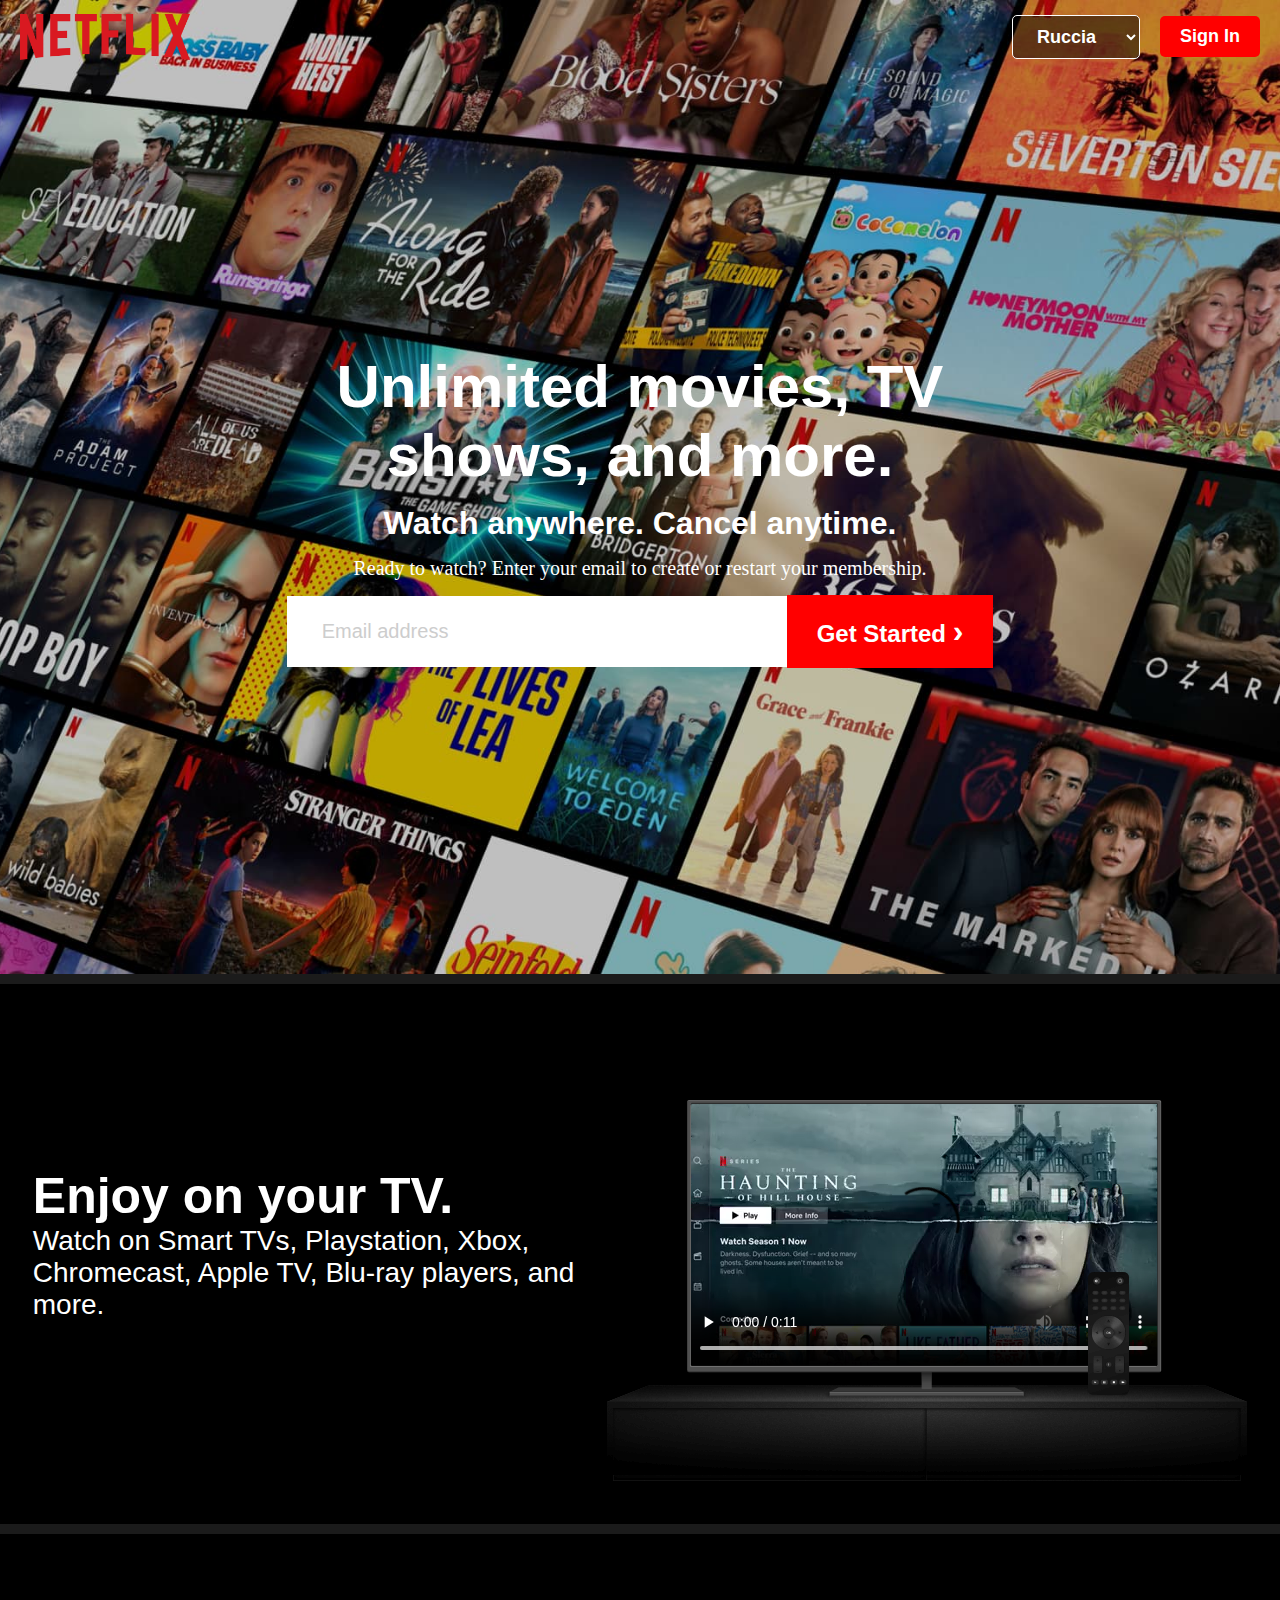
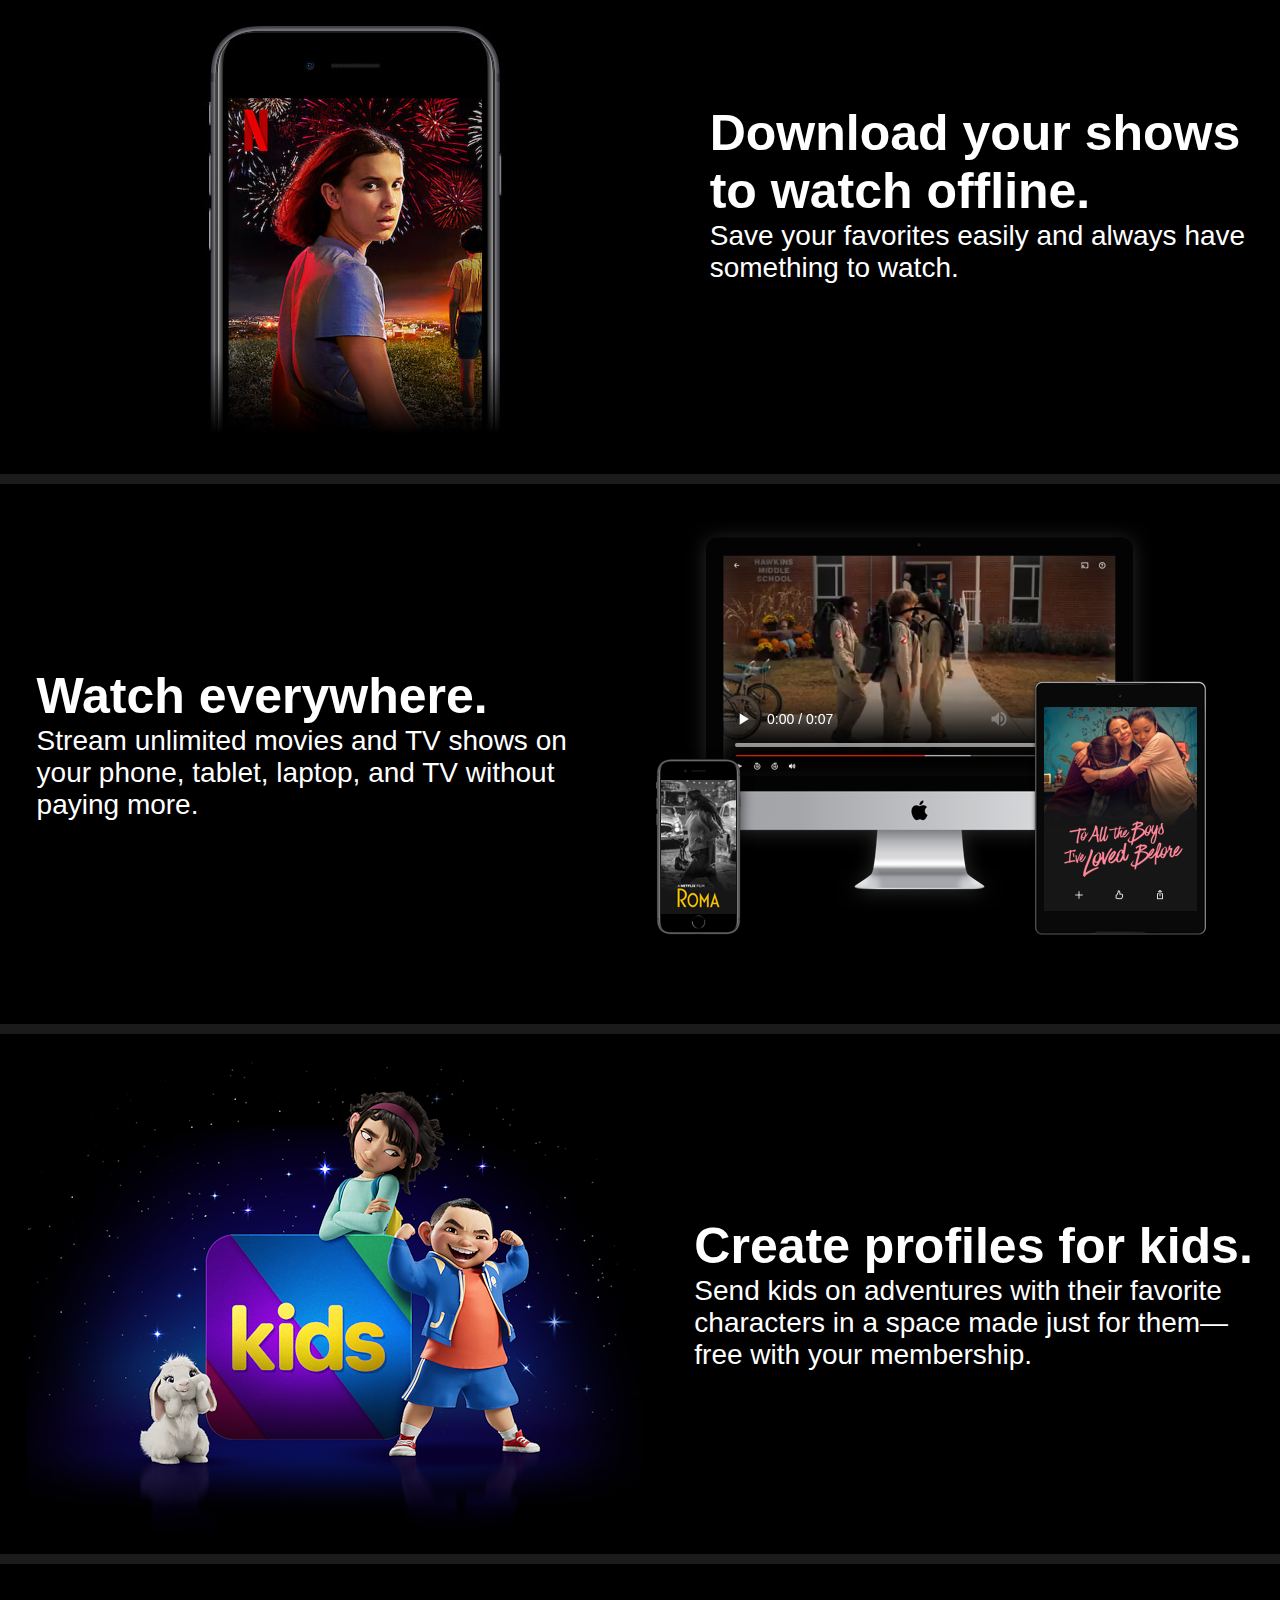
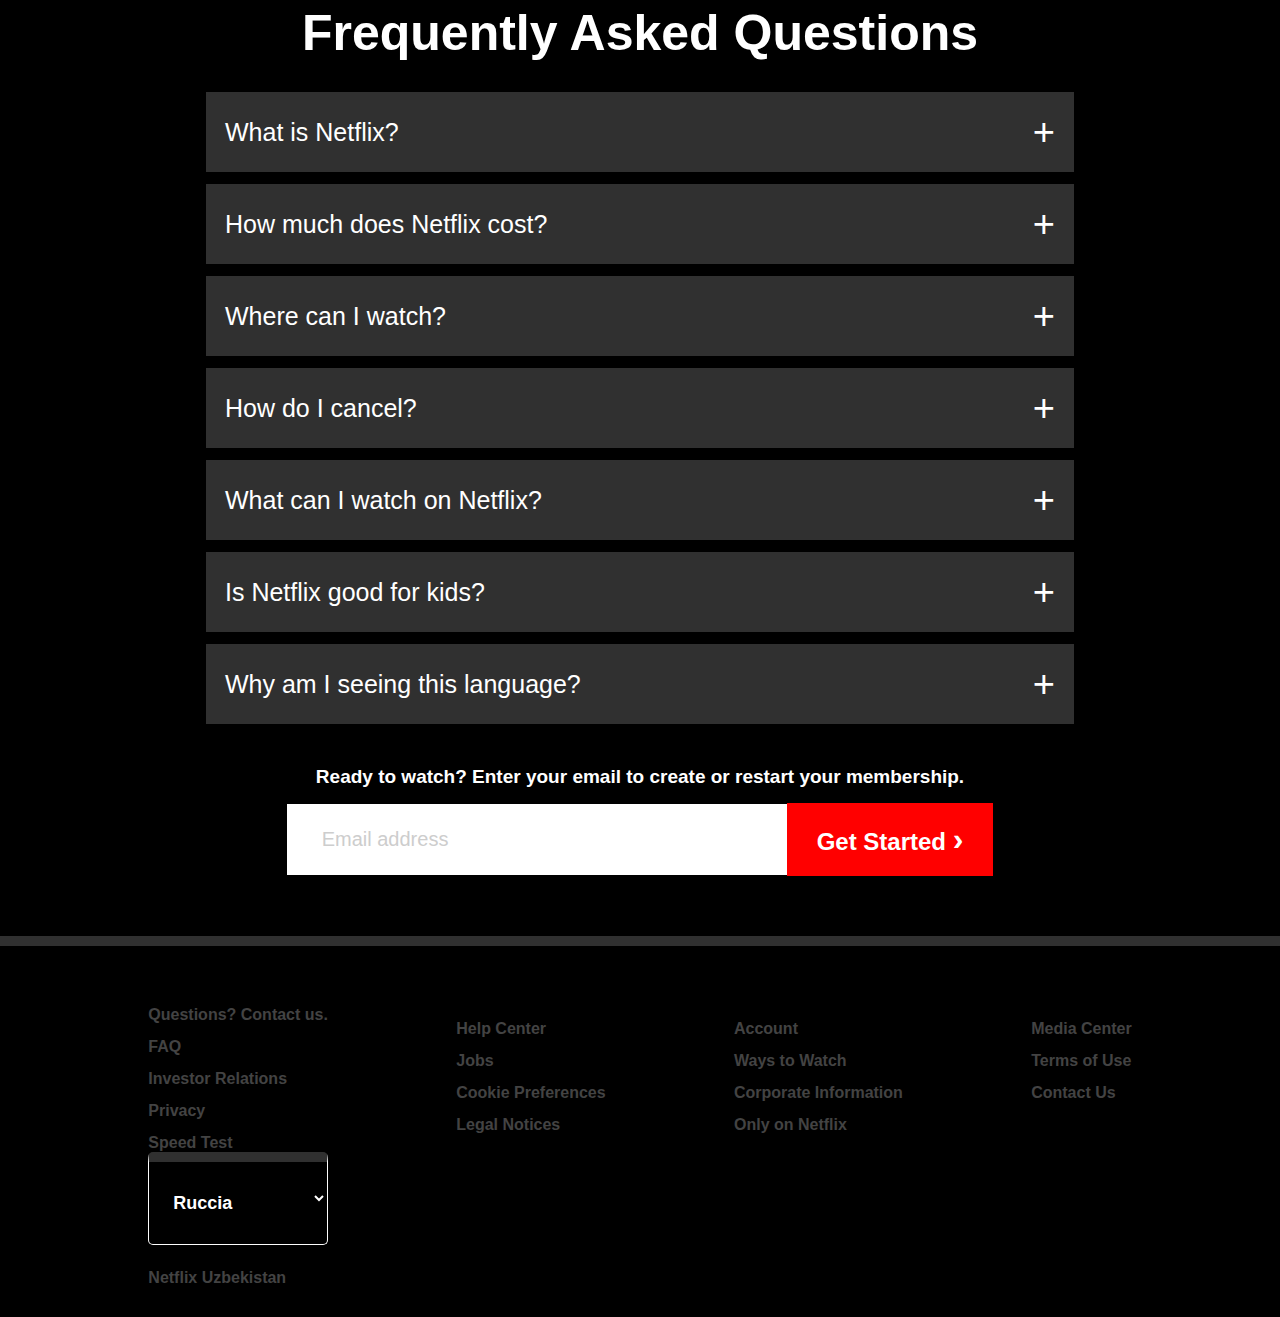
==== login.html @ 005ee350 "login / sign in pages added and finished . responsive" ====
<!DOCTYPE html>
<html lang="en">
  <head>
    <meta charset="UTF-8" />
    <meta http-equiv="X-UA-Compatible" content="IE=edge" />
    <meta name="viewport" content="width=device-width, initial-scale=1.0" />
    <link rel="icon" href="./images/nficon2016.png" />
    <link rel="stylesheet" href="./css/main.css" />
    <title>Netflix</title>
  </head>
  <body>
    <!-- header -->
    <header class="header">
      <div class="container">
        <nav class="navbar">
          <a href="/#" class="navbar_link">
            <img src="./images/logo.png" alt="netflix icons mages" />
          </a>
          <ul class="navbar_list">
            <li class="navbar_item">
              <select id="select" class="select">
                <option value="ru" class="option">ruccia</option>
                <option value="eng" class="option">english</option>
                <option value="uz" class="option">uzbek</option>
              </select>
            </li>
            <li class="navbar_item" id="navbarMOdalItem">
              <button id="signIn" class="btn">Sign In</button>
              <div class="modal">
                <form id="forms">
                  <div class="inputBox">
                    <input
                      class="input-username formInput"
                      type="text"
                      placeholder="Username"
                      name="username"
                      required
                    />
                  </div>
                  <div class="inputBox">
                    <input
                      class="input-password formInput"
                      type="password"
                      placeholder="Password"
                      name="password"
                      required
                    />
                  </div>
                  <div class="inputBox">
                    <button class="login-btn" type="submit">Login</button>
                  </div>
                </form>
              </div>
            </li>
          </ul>
        </nav>
        <div class="header_elements">
          <h1 class="header__title">
            Unlimited movies, TV<br />
            shows, and more.
          </h1>
          <h4 class="header__titles">Watch anywhere. Cancel anytime.</h4>
          <p class="header__desc">
            Ready to watch? Enter your email to create or restart your
            membership.
          </p>
          <form class="form">
            <input
              class="input"
              type="text"
              placeholder="Email address"
              name="email"
              required
            />
            <button type="submit" class="btn form-button">
              Get started <span>&#8250;</span>
            </button>
          </form>
        </div>
      </div>
    </header>
    <!-- main -->
    <main class="main">
      <section class="netflix_section">
        <div class="conainer">
          <div class="netflix_top">
            <ul class="netflix_list">
              <li class="netflix_item">
                <div class="neftlix_item-box">
                  <h2 class="netflix_item-box_title">Enjoy on your TV.</h2>
                  <p class="netflix_item-box_desc">
                    Watch on Smart TVs, Playstation, Xbox,<br />
                    Chromecast, Apple TV, Blu-ray players, and<br />
                    more.
                  </p>
                </div>
                <div class="netflix_imagesBox">
                  <img
                    src="./images/tv.png"
                    class="netflix_item-images"
                    alt="netflix element images"
                  />
                  <video
                    src="./video/video.m4v"
                    class="netflix_item-video"
                    controls
                  ></video>
                </div>
              </li>
              <li class="netflix_item">
                <div class="netflix_imagesBox">
                  <img
                    src="./images/mobile-0819.jpg"
                    class="netflix_item-images"
                    alt="netflix element images"
                  />
                </div>
                <div class="neftlix_item-box">
                  <h2 class="netflix_item-box_title">
                    Download your shows <br />to watch offline.
                  </h2>
                  <p class="netflix_item-box_desc">
                    Save your favorites easily and always have<br />
                    something to watch.
                  </p>
                </div>
              </li>
              <li class="netflix_item">
                <div class="neftlix_item-box">
                  <h2 class="netflix_item-box_title">Watch everywhere.</h2>
                  <p class="netflix_item-box_desc">
                    Stream unlimited movies and TV shows on <br />your phone,
                    tablet, laptop, and TV without<br />
                    paying more.
                  </p>
                </div>
                <div class="netflix_imagesBox">
                  <img
                    src="./images/device-pile.png"
                    class="netflix_item-images netflix_item-imagess"
                    alt="netflix element images"
                  />
                  <video
                    src="./video/video1.m4v"
                    class="netflix_item-videos"
                    controls
                  ></video>
                </div>
              </li>
              <li class="netflix_item netflix_items">
                <div class="netflix_imagesBox">
                  <img
                    src="./images/kidsValueProp.png"
                    class="netflix_item-images"
                    alt="netflix element images"
                  />
                </div>
                <div class="neftlix_item-box">
                  <h2 class="netflix_item-box_title">
                    Create profiles for kids.
                  </h2>
                  <p class="netflix_item-box_desc">
                    Send kids on adventures with their favorite<br />
                    characters in a space made just for them—<br />free with
                    your membership.
                  </p>
                </div>
              </li>
            </ul>
          </div>
        </div>
      </section>
      <section class="netflix_section-acardion">
        <div class="container">
          <h1 class="acardion-title">Frequently Asked Questions</h1>

          <div class="acardion">What is Netflix?</div>
          <div class="acardion-open">
            <p>
              Netflix is a streaming service that offers a wide variety of
              award-winning TV shows, movies, anime, documentaries, and more on
              thousands of internet-connected devices.<br /><br />

              You can watch as much as you want, whenever you want without a
              single commercial – all for one low monthly price. There's always
              something new to discover and new TV shows and movies are added
              every week!
            </p>
          </div>
          <div class="acardion">How much does Netflix cost?</div>
          <div class="acardion-open">
            <p>
              Watch Netflix on your smartphone, tablet, Smart TV, laptop, or
              streaming device, all for one fixed monthly fee. Plans range from
              EUR7.99 to EUR11.99 a month. No extra costs, no contracts.
            </p>
          </div>
          <div class="acardion">Where can I watch?</div>
          <div class="acardion-open">
            <p>
              Watch anywhere, anytime. Sign in with your Netflix account to
              watch instantly on the web at netflix.com from your personal
              computer or on any internet-connected device that offers the
              Netflix app, including smart TVs, smartphones, tablets, streaming
              media players and game consoles.<br /><br />

              You can also download your favorite shows with the iOS, Android,
              or Windows 10 app. Use downloads to watch while you're on the go
              and without an internet connection. Take Netflix with you
              anywhere.
            </p>
          </div>
          <div class="acardion">How do I cancel?</div>
          <div class="acardion-open">
            <p>
              Netflix is flexible. There are no pesky contracts and no
              commitments. You can easily cancel your account online in two
              clicks. There are no cancellation fees – start or stop your
              account anytime.
            </p>
          </div>
          <div class="acardion">What can I watch on Netflix?</div>
          <div class="acardion-open">
            <p>
              Netflix has an extensive library of feature films, documentaries,
              TV shows, anime, award-winning Netflix originals, and more. Watch
              as much as you want, anytime you want.
            </p>
          </div>
          <div class="acardion">Is Netflix good for kids?</div>
          <div class="acardion-open">
            <p>
              The Netflix Kids experience is included in your membership to give
              parents control while kids enjoy family-friendly TV shows and
              movies in their own space.<br /><br />

              Kids profiles come with PIN-protected parental controls that let
              you restrict the maturity rating of content kids can watch and
              block specific titles you don’t want kids to see.
            </p>
          </div>
          <div class="acardion">Why am I seeing this language?</div>
          <div class="acardion-open">
            <p>Your browser preferences determine the language shown here.</p>
          </div>
        </div>
      </section>
      <section class="ready_section">
        <div class="container">
          <h3 class="ready_title">
            Ready to watch? Enter your email to create or restart your
            membership.
          </h3>

          <form class="form">
            <input
              class="input"
              type="text"
              placeholder="Email address"
              required
            />
            <button class="btn form-button">
              Get started <span>&#8250;</span>
            </button>
          </form>
        </div>
      </section>
    </main>
    <!-- footer -->
    <footer class="footer">
      <div class="container">
        <ul class="footer_list">
          <li class="footer_item">
            <a class="footer_links" href="#">Questions? Contact us.</a>
            <a class="footer_link" href="#"> FAQ </a>
            <a class="footer_link" href="#"> Investor Relations </a>
            <a class="footer_link" href="#"> Privacy </a>
            <a class="footer_link" href="#"> Speed Test </a>
            <select id="select" class="select footer">
              <option value="ru" class="option">ruccia</option>
              <option value="eng" class="option">english</option>
              <option value="uz" class="option">uzbek</option>
            </select>
            <p class="footer-desc">Netflix Uzbekistan</p>
          </li>
          <li class="footer_item">
            <a class="footer_link" href="#"> Help Center </a>
            <a class="footer_link" href="#"> Jobs </a>
            <a class="footer_link" href="#"> Cookie Preferences </a>
            <a class="footer_link" href="#"> Legal Notices </a>
          </li>
          <li class="footer_item">
            <a class="footer_link" href="#"> Account </a>
            <a class="footer_link" href="#"> Ways to Watch </a>
            <a class="footer_link" href="#"> Corporate Information </a>
            <a class="footer_link" href="#"> Only on Netflix </a>
          </li>
          <li class="footer_item">
            <a class="footer_link" href="#"> Media Center </a>
            <a class="footer_link" href="#"> Terms of Use </a>
            <a class="footer_link" href="#"> Contact Us </a>
          </li>
        </ul>
      </div>
    </footer>
  </body>
  <script src="./js/app.js"></script>
</html>
---- css/main.css ----
* {
    margin: 0;
    padding: 0;
    box-sizing: border-box;
}

body {
    margin: 0;
    padding: 0;
    display: flex;
    flex-direction: column;
    min-height: 100vh;
    background-color: #000000;
    color: #fff;
}

img {
    display: block;
}

.container {
    max-width: 1400px;
    padding: 0 20px;
    margin: 0 auto;
}

.header {
    margin: 0;
    padding: 14px 0px;
    background-color: rgba(0, 0, 0, 0.3);
    background-image: url(../images/banner.jpg);
    background-position: center;
    background-repeat: no-repeat;
    background-size: cover;
    min-height: 100vh;
}

.navbar {
    display: flex;
    align-items: center;
    justify-content: space-between;
}

.navbar_link {
    text-decoration: none;
}

.navbar_link>img {
    width: 170px;
    height: 100%;
}

.navbar_list {
    display: flex;
    align-items: center;
    justify-content: space-between;
    list-style: none;
    margin: 0;
    padding: 0;
}

.navbar_item+.navbar_item {
    margin-left: 20px;
}

.select {
    background-color: rgba(0, 0, 0, 0.5);
    border: 1px solid #fdfdfd;
    padding: 10px 20px;
    margin: 0;
    border-radius: 5px;
    color: #fff;
    font-weight: bold;
    font-size: 18px;
    text-transform: capitalize;
}

.btn {
    margin: 0;
    padding: 10px 20px;
    border: none;
    outline: none;
    border-radius: 5px;
    background-color: red;
    color: #fff;
    font-weight: bold;
    font-size: 18px;
    cursor: pointer;
}

.header_elements {
    margin: 0;
    padding: 0;
    min-height: 100vh;
    display: flex;
    align-items: center;
    justify-content: center;
    flex-direction: column;
    text-align: center;
}

.header__title {
    margin: 0;
    padding: 0;
    font-size: 60px;
    font-family: sans-serif;
}

.header__titles {
    margin: 0;
    padding-top: 15px;
    font-family: sans-serif;
    font-size: 32px;
}

.header__desc {
    margin: 0;
    padding-top: 15px;
    font-size: 20px;
}

.form {
    margin: 0;
    padding-top: 15px;
    display: flex;
    align-items: center;
    justify-content: center;
    flex-wrap: wrap;
}

.input {
    margin: 0;
    padding: 24px 35px;
    width: 500px;
    font-size: 20px;
    color: #040404;
    border: none;
    outline: none;
}

.input::placeholder {
    color: #cdcdcd;
}

.form-button {
    padding: 18px 30px;
    border-radius: 0px 0px;
    text-transform: capitalize;
    font-size: 24px;
}

.form-button>span {
    font-size: 32px;
}

@media screen and (max-width: 597px) {
    .navbar_link>img {
        width: 140px;
    }

    .select {
        padding: 10px 16px;
    }

    .header__title {
        font-size: 40px;
    }

    .header__titles {
        font-size: 28px;
    }

    .header__desc {
        font-size: 18px;
    }

    .input {
        width: 100%;
    }

    .form-button {
        margin-top: 15px;
        width: 50%;
    }
}

@media screen and (max-width: 426px) {
    .navbar_link>img {
        width: 120px;
    }

    .select {
        padding: 5px;
    }

    .btn {
        padding: 8px;
        font-size: 15px;
        font-weight: normal;
    }

    .navbar_item+.navbar_item {
        margin-left: 8px;
    }

    .header__title {
        font-size: 30px;
    }

    .header__titles {
        font-size: 20px;
    }

    .header__desc {
        font-size: 18px;
    }

    .input {
        padding: 15px 35px;
        width: 100%;
    }

    .form-button {
        padding: 18px 25px;
    }
}

/* MAIN */
.netflix_section {
    margin: 0;
    padding: 0;
}

.netflix_list {
    list-style: none;
    margin: 0;
    padding: 0;
    display: flex;
    flex-direction: column;
}

.netflix_item {
    border-top: 10px solid #1b1b1b;
    display: flex;
    align-items: center;
    justify-content: space-evenly;
    flex-wrap: wrap;
    padding: 20px 0px;
    margin-bottom: 20px;
}

.netflix_items {
    border-bottom: 10px solid #1b1b1b;
}

.neftlix_item-box {
    margin: 0;
    padding: 0;
}

.netflix_item-box_title {
    font-size: 50px;
    font-family: sans-serif;
}

.netflix_item-box_desc {
    font-size: 28px;
    font-family: sans-serif;
}

.netflix_imagesBox {
    position: relative;
}

.netflix_item-images {
    z-index: 100;
    position: sticky;
}

.netflix_item-video {
    position: absolute;
    top: 20%;
    left: 12%;
    background-repeat: no-repeat;
}

.netflix_item-videos {
    position: absolute;
    top: 8%;
    left: 18%;
    width: 400px;
    background-repeat: no-repeat;
}

@media screen and (max-width:1182px) {
    .netflix_item-box_title {
        text-align: center;
    }

    .netflix_item-box_desc {
        text-align: center;
    }
}

@media screen and (max-width:762px) {
    .netflix_item-box_title {
        font-size: 40px;
        padding-top: 13px;
    }

    .netflix_item-box_desc {
        font-size: 20px;
        padding-top: 13px;
    }

    .netflix_item-images {
        width: 100%;
    }
}

@media screen and (max-width:631px) {
    .netflix_item-box_title {
        font-size: 35px;
    }

    .netflix_item-box_desc {
        font-size: 18px;
    }

    .netflix_item-video {
        position: absolute;
        top: 18%;
        left: 10%;
    }

    .netflix_item-videos {
        position: absolute;
        top: 8%;
        left: 18%;
        width: 340px;
    }
}

@media screen and (max-width:533px) {
    .netflix_item-images {
        width: 380px;
    }

    .netflix_item-imagess {
        width: 400px !important;
    }

    .netflix_item-video {
        position: absolute;
        top: 12%;
        width: 320px;
    }

    .netflix_item-videos {
        position: absolute;
        top: 8%;
        left: 17%;
        width: 260px;
    }
}

@media screen and (max-width:533px) {
    .netflix_item-images {
        width: 370px;
    }

    .netflix_item-box_title {
        font-size: 30px;
    }

    .netflix_item-box_desc {
        font-size: 15px;
    }

}

.netflix_section-acardion {
    margin: 0;
    padding-top: 20px;
}

.netflix_section-acardion .container {
    display: flex;
    align-items: center;
    justify-content: center;
    flex-direction: column;
}

.acardion-title {
    font-size: 50px;
    font-family: sans-serif;
    margin: 0;
    padding-bottom: 30px;
    text-align: center;
}

.acardion {
    margin-bottom: 12px;
    padding: 20px 19px;
    background-color: #303030;
    color: #fff;
    max-height: 80px;
    overflow-y: hidden;
    cursor: pointer;
    width: 70%;
    font-size: 25px;
    line-height: 40px;
    font-family: sans-serif;
}

.acardion::after {
    content: '\002b';
    float: right;
    font-size: 38px;
}

.active::after {
    content: '\00D7';
}

.acardion-open {
    width: 70%;
    overflow-y: hidden;
    max-height: 0px;
    margin: 0 auto;
    background-color: #303030;
    transition: 0.4s ease;
}

.acardion-open p {
    padding: 15px;
    color: #fff;
    font-size: 23px;
    font-family: sans-serif;
    border-bottom: 1px solid #040404;
}

@media screen and (max-width:710px) {
    .acardion-title {
        font-size: 40px;
    }

    .acardion {
        width: 100%;
        font-size: 20px;
        line-height: 30px;
    }

    .acardion-open {
        width: 100%;
    }
}

@media screen and (max-width:426px) {
    .acardion {
        font-size: 18px;
    }

    .acardion-title {
        font-size: 35px;
    }

    .acardion-open p {
        font-size: 16px;
    }
}

/* ready  */

.ready_section {
    padding-top: 30px;
    padding-bottom: 60px;
    margin: 0;
}

.ready_title {
    text-align: center;
    margin: 0;
    padding: 0;
    font-size: 19px;
    font-family: sans-serif;
}


/* footer */
.footer {
    margin-top: auto;
    padding-top: 30px;
    border-top: 10px solid #303030;
    padding-bottom: 30px;
}

.footer .container {
    padding-top: 30px;
}

.footer_links {
    margin: 0;
    padding: 0;
    font-size: 16px;
    text-decoration: none;
    font-family: sans-serif;
    color: #434343;
    font-weight: bold;
}

.footer_links:hover {
    text-decoration: dotted;
}

.footer_list {
    display: flex;
    justify-content: space-evenly;
    flex-wrap: wrap;
    list-style: none;
    padding: 0;
    margin: 0;
}

.footer_item {
    display: flex;
    justify-content: start;
    flex-direction: column;
}

.footer_link {
    text-decoration: none;
    font-size: 16px;
    color: #434343;
    font-weight: bold;
    font-family: sans-serif;
    margin-top: 14px;
}

.footer-select {
    margin-top: 34px;
}

.footer-desc {
    margin-top: 24px;
    color: #434343;
    font-weight: bold;
    font-family: sans-serif;
}

@media screen and (max-width:426px) {
    .footer_item {
        display: flex;
        flex-direction: column;
        align-items: center;
    }

    .footer_link {
        font-size: 14px;
        font-weight: 100;
    }
}

/* MODAL */

.modal {
    display: none;
    top: 10%;
    right: 30%;
    width: 600px;
    height: 400px;
    background-color: transparent;
    border: 3px solid #434343;
    backdrop-filter: blur(4px);
    z-index: 800;
    position: fixed;
    border-radius: 10px;
}

.active {
    display: block;
}

.inputBox {
    padding: 14px;
    margin-top: 30px;
    margin-bottom: 10px;
    text-align: center;
}

.formInput {
    padding: 14px 20px;
    border: none;
    outline: none;
    border-radius: 5px;
    font-size: 15px;
    color: #434343;
}

.login-btn {
    text-align: center;
    padding: 14px 17px;
    width: 230px;
    border: none;
    outline: none;
    cursor: pointer;
    font-size: 15px;
    color: #434343;
    background-color: #fdfdfd;
    border-radius: 5px;
    font-weight: bold;
}

@media screen and (max-width:1025px) {
    .modal {
        right: 20%;
    }
}

@media screen and (max-width:769px) {
    .modal {
        right: 10%;
        top: 20%;
    }
}

@media screen and (max-width:426px) {
    .modal {
        right: 6%;
        width: 380px;
        height: 400px;
    }
}

@media screen and (max-width:376px) {
    .modal {
        right: 8%;
        width: 340px;
    }
}
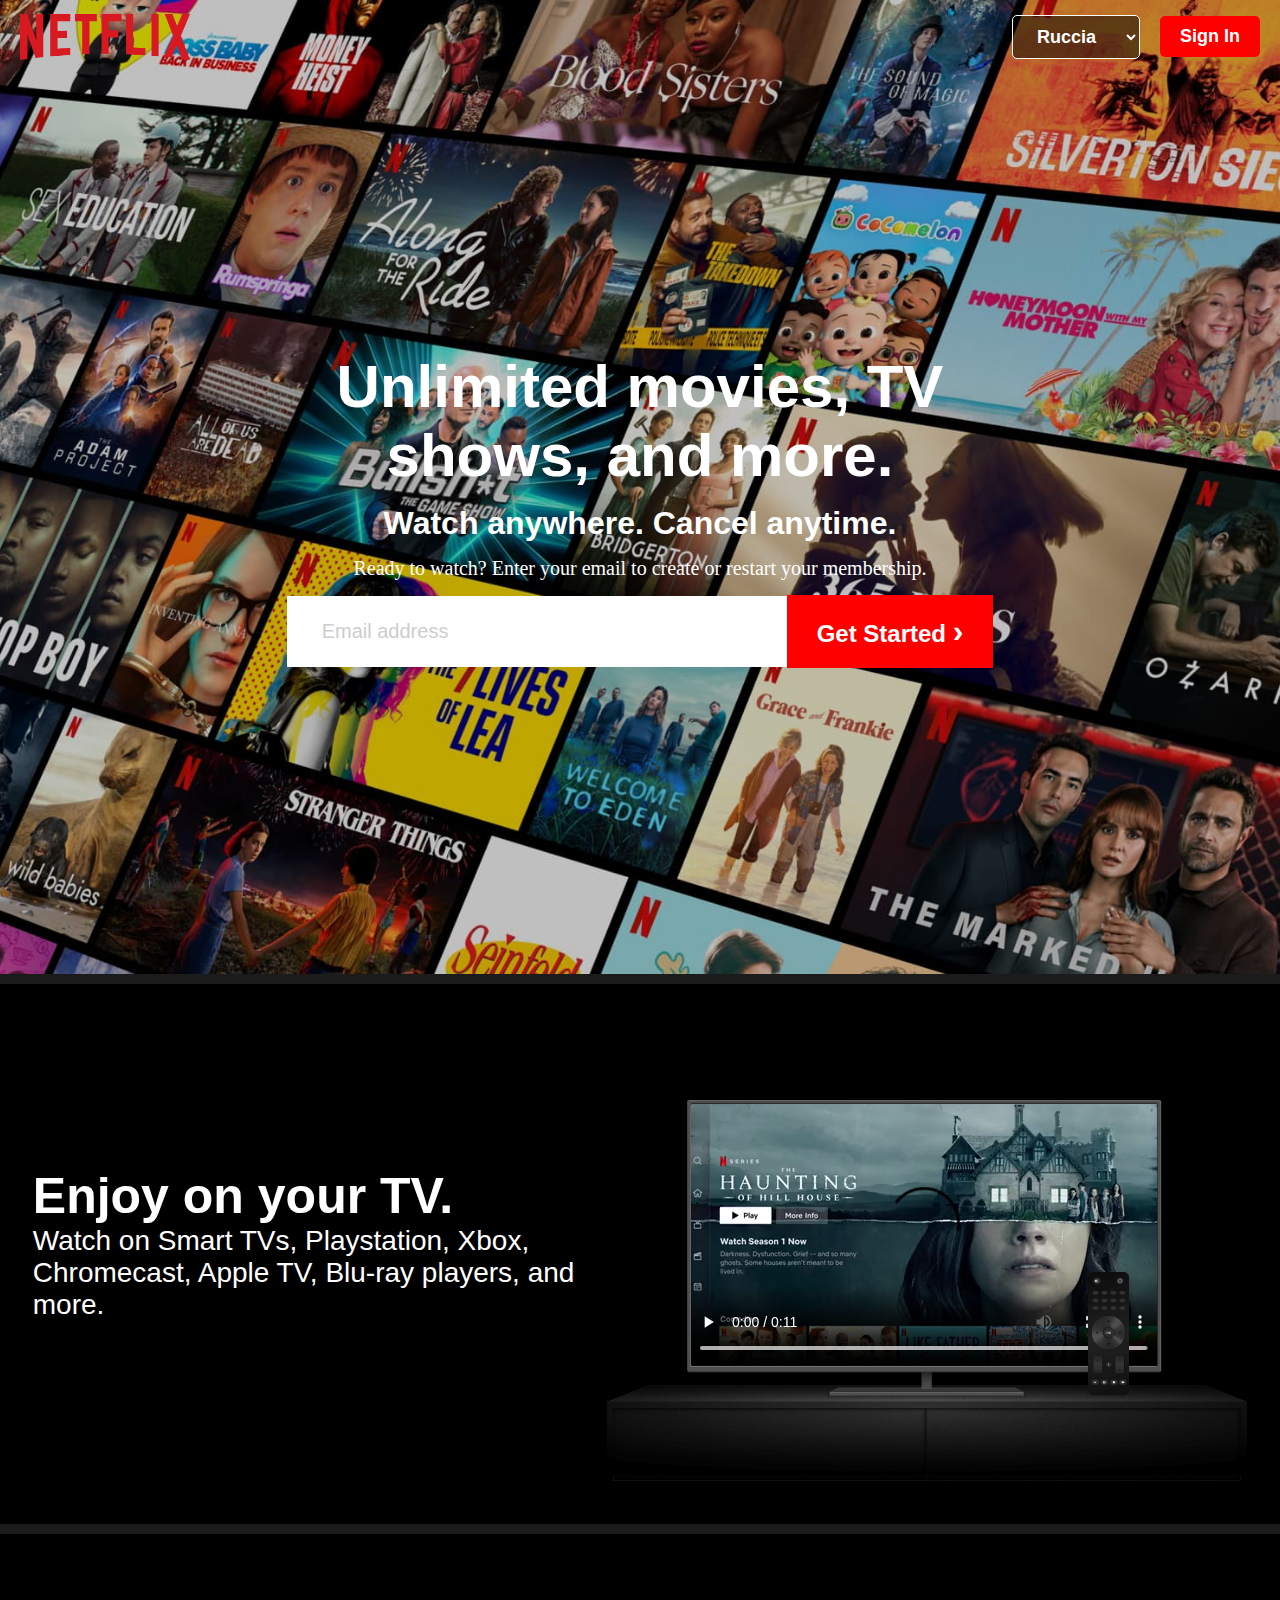
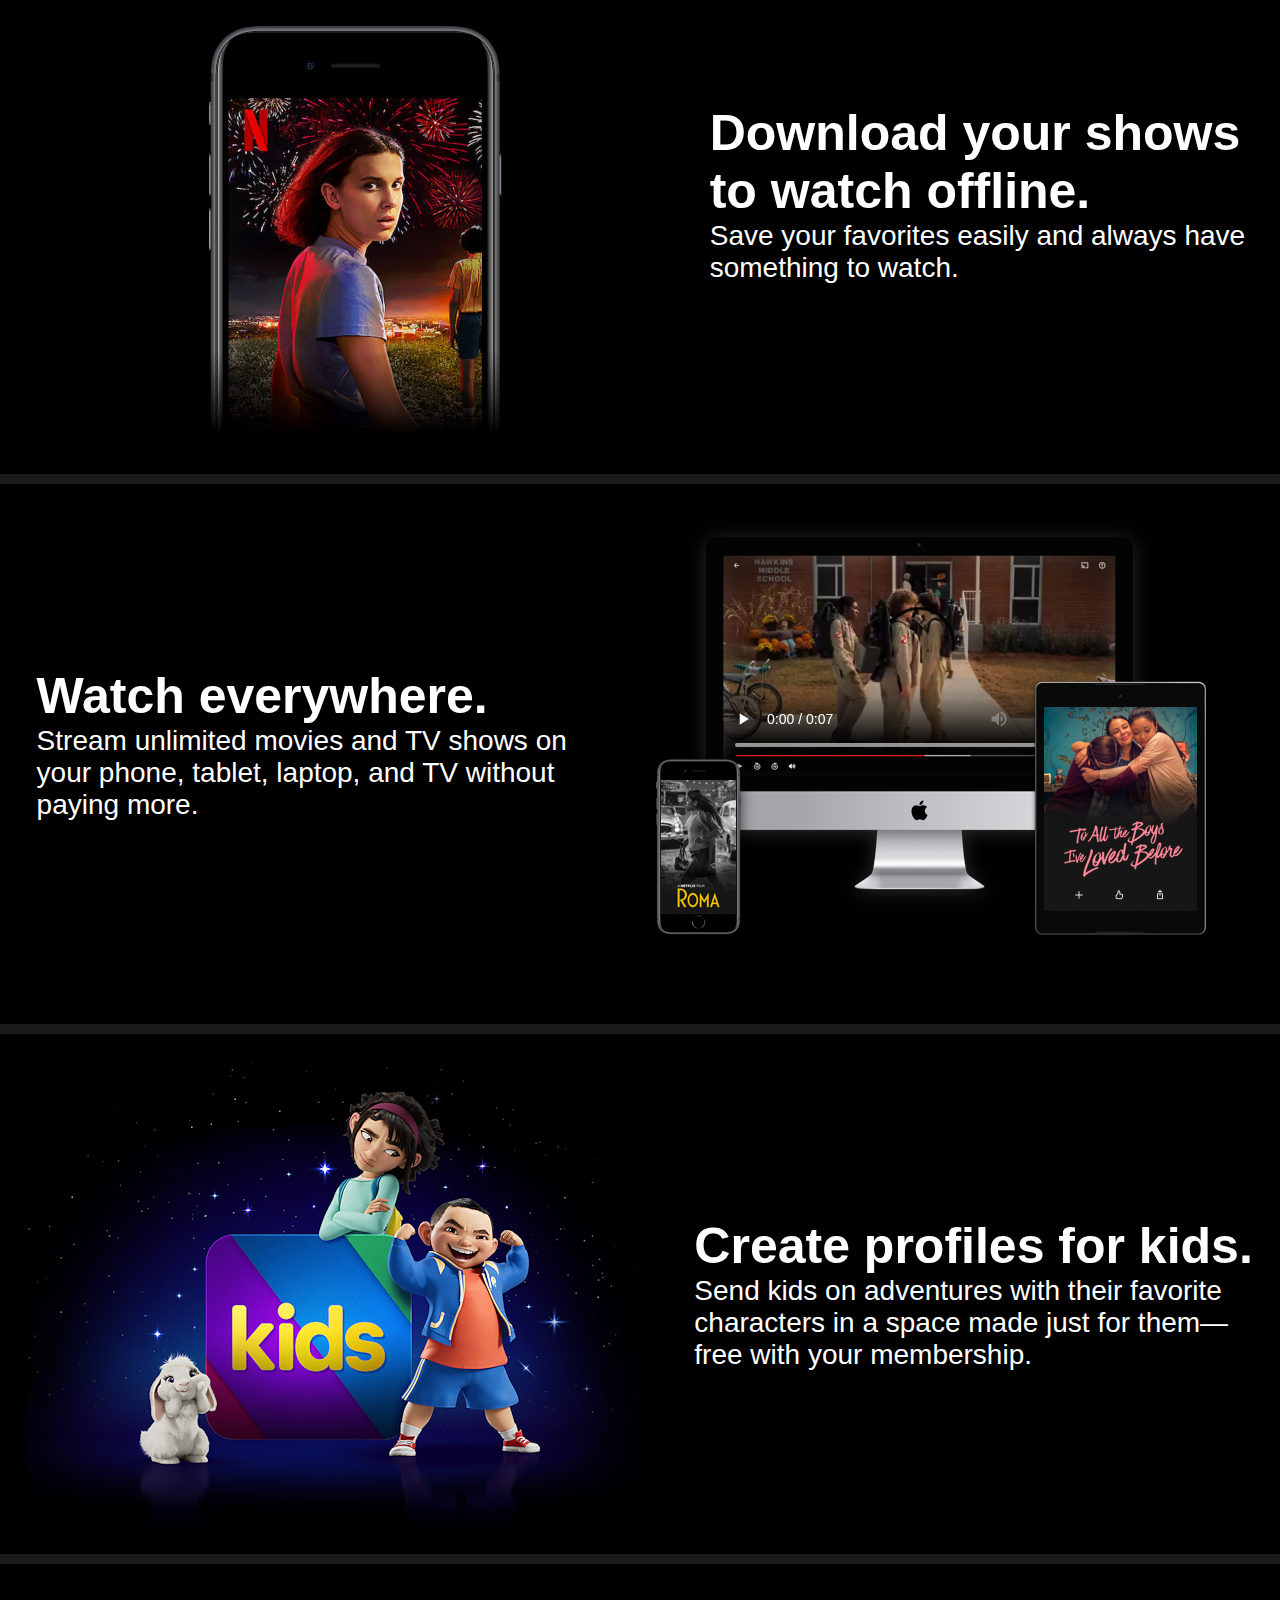
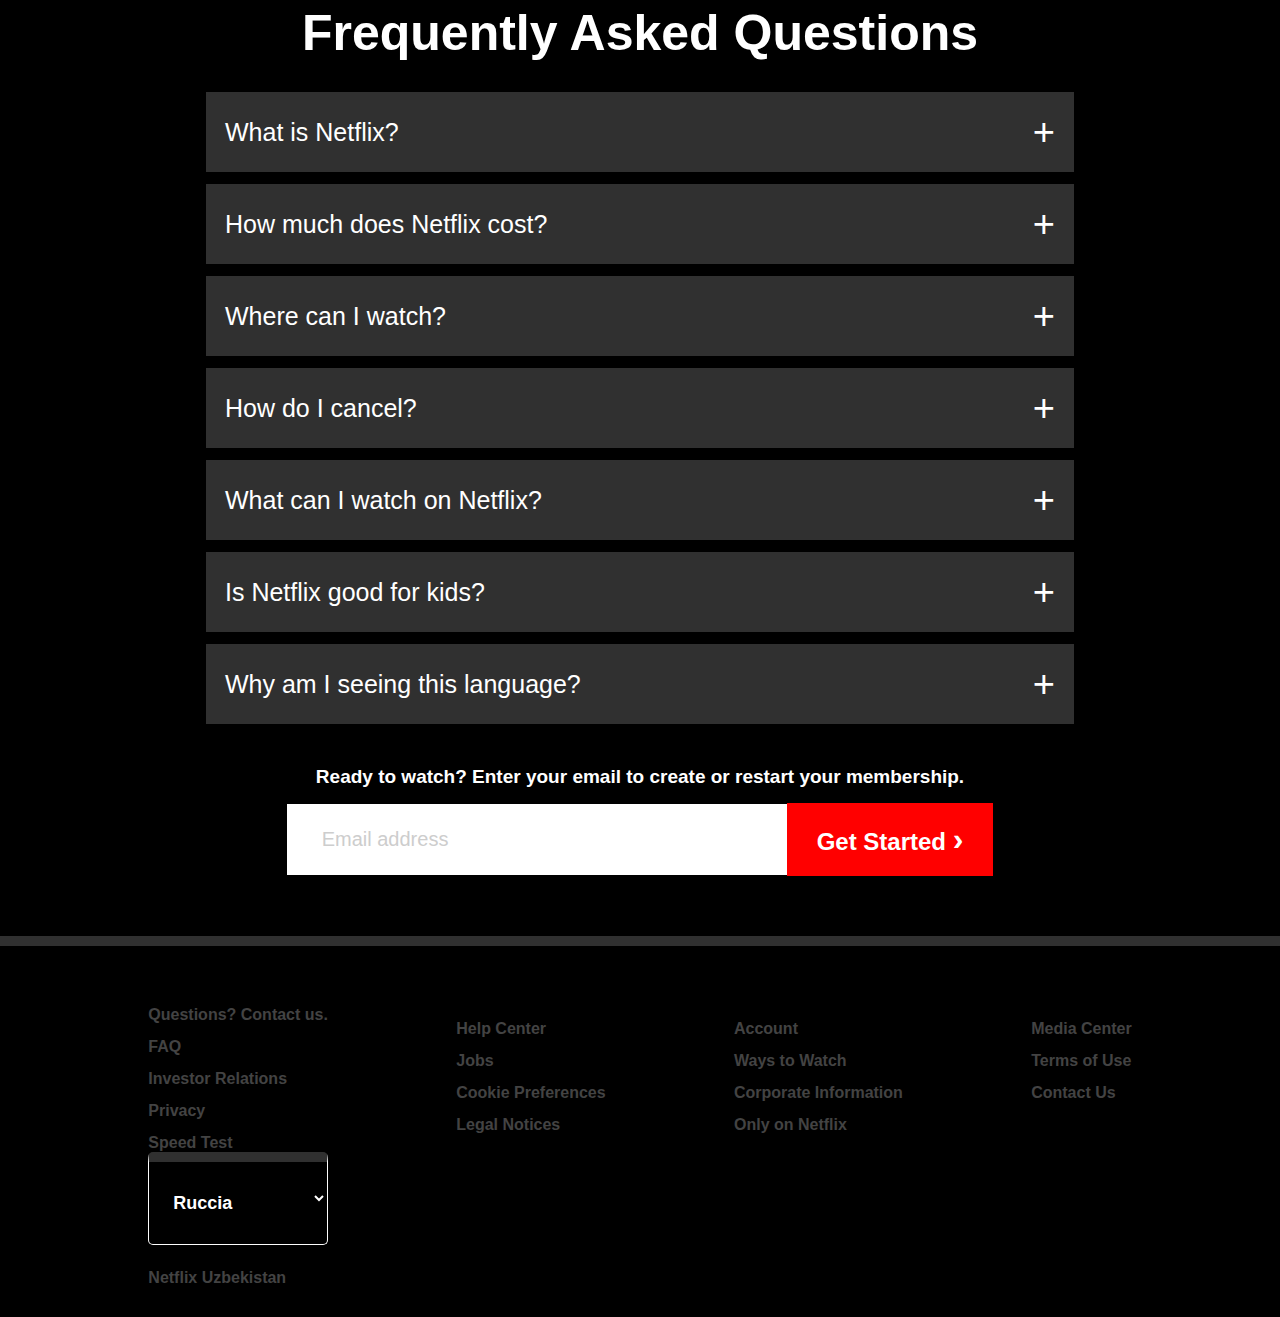
==== commit df83b349: "push" ====
--- a/login.html
+++ b/login.html
@@ -32,7 +32,7 @@
                     <input
                       class="input-username formInput"
                       type="text"
-                      placeholder="Username"
+                      placeholder="eve.holt@reqres.in"
                       name="username"
                       required
                     />
